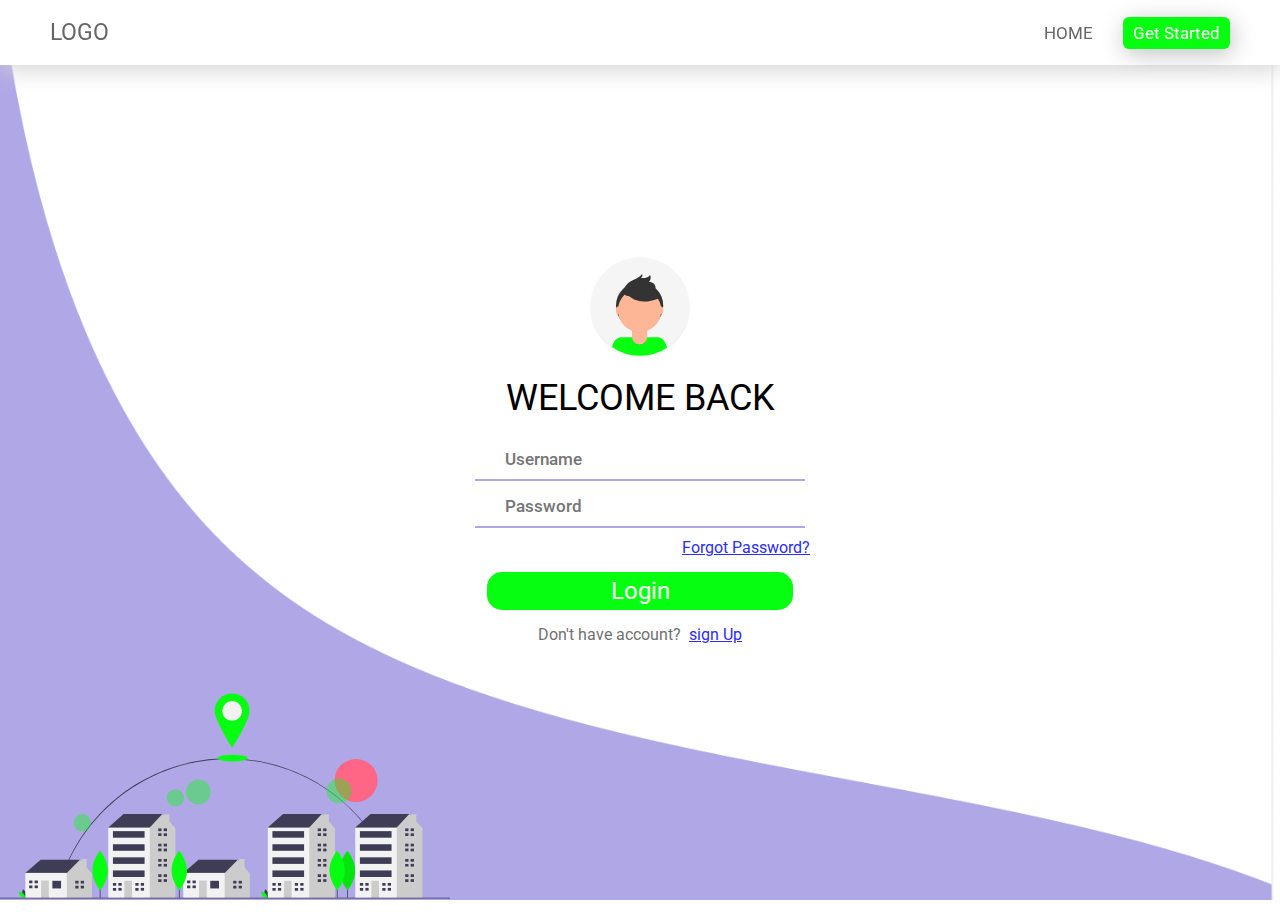
==== login.html @ 96309655 "initial commit" ====
<!DOCTYPE html>
<html lang="en">
<head>
    <meta charset="UTF-8">
    <meta http-equiv="X-UA-Compatible" content="IE=edge">
    <meta name="viewport" content="width=device-width, initial-scale=1.0">
    <title>Log in</title>
    <link rel="stylesheet" href="login.css">
    <link rel="stylesheet" href="https://cdnjs.cloudflare.com/ajax/libs/font-awesome/5.10.0/css/all.min.css"
    integrity="sha512-PgQMlq+nqFLV4ylk1gwUOgm6CtIIXkKwaIHp/PAIWHzig/lKZSEGKEysh0TCVbHJXCLN7WetD8TFecIky75ZfQ=="
    crossorigin="anonymous" />
</head>
<body>
    <nav>
        <div class="logo">
            <p>Logo</p>
        </div>
        <div class="rightSide">
            <ul>
                <a href="index.html"><li>Home</li></a>
                <a href="signup.html"><button id="getStartedBtn">Get Started</button></a>
            </ul>
        </div>
    </nav>
    <div class="loginpage">
        <img class="bgsvg" src="img/undraw_best_place_r685.svg" alt="">
        <div class="background">
            <img src="img/Login.png" alt="">
        </div>
        <div class="form">
            <img src="img/user_avtar.svg" alt="">
            <p class="loginHeading">WELCOME BACK</p>
            <form action="#">
                <div>
                    <i class="fas fa-user"></i>
                    <input type="text" name="username" placeholder="Username" required>
                </div>
                <div>
                    <i class="fas fa-lock"></i>
                    <input type="password" name="password" placeholder="Password" required>
                </div>
                <a href="#">Forgot Password?</a>
                <button type="submit">Login</button>
                <p>Don't have account?&nbsp;&nbsp;<a href="signup.html">sign Up</a></p>
            </form>
        </div>
    </div>
</body>
</html>
---- login.css ----
@import url("https://fonts.googleapis.com/css2?family=Roboto:wght@700&display=swap");
* {
  margin: 0px;
  padding: 0px;
  box-sizing: border-box;
  font-family: 'Roboto', sans-serif;
  color: #666;
}

nav {
  z-index: 200;
  display: flex;
  justify-content: space-between;
  align-items: center;
  text-transform: uppercase;
  height: 65px;
  width: 100%;
  position: fixed;
  top: 0px;
  left: 0px;
  box-shadow: 2px 5px 25px #d4d4d4;
  background-color: white;
}

nav .logo {
  margin-left: 50px;
}

nav .logo P {
  font-size: 23px;
}

nav .rightSide {
  margin-right: 50px;
}

nav .rightSide ul {
  display: flex;
  align-items: center;
  justify-content: center;
  list-style: none;
}

nav .rightSide ul a {
  text-decoration: none;
}

nav .rightSide ul a li {
  font-size: 17px;
  margin-right: 30px;
}

nav .rightSide ul #signBtn, nav .rightSide ul #getStartedBtn {
  font-size: 17px;
  padding: 6px 10px;
  box-shadow: 2px 5px 25px silver;
  background-color: white;
  border: none;
  outline: none;
  cursor: pointer;
  border-radius: 6px;
}

nav .rightSide ul #signBtn {
  margin-right: 30px;
}

nav .rightSide ul #getStartedBtn {
  background-color: #06FE10;
  color: white;
}

.loginpage {
  position: relative;
  width: 100%;
  height: 100vh;
}

.loginpage .bgsvg {
  position: absolute;
  height: 250px;
  bottom: -21px;
  width: 450px;
}

.loginpage .background {
  position: absolute;
  top: 0;
  left: 0;
  z-index: -100;
  height: 100%;
  width: 100%;
  overflow: hidden;
}

.loginpage .background img {
  height: 101%;
  width: 100%;
  margin-left: -5px;
}

.loginpage .form {
  display: flex;
  justify-content: center;
  align-items: center;
  flex-direction: column;
  height: 100%;
  position: relative;
  z-index: 100;
}

.loginpage .form img {
  height: 100px;
  width: 100px;
}

.loginpage .form .loginHeading {
  margin-top: 20px;
  font-size: 36px;
  color: black;
}

.loginpage .form form {
  margin-top: 15px;
  text-align: center;
}

.loginpage .form form div {
  border: none;
  margin: 5px;
  border-bottom: 2px solid #b0a7e6;
  width: 330px;
  text-align: start;
}

.loginpage .form form div i {
  position: relative;
  left: 20px;
  color: #818181;
}

.loginpage .form form div input {
  text-indent: 20px;
  font-size: 17px;
  border: none;
  outline: none;
  font-weight: 500 !important;
  margin: 10px;
}

.loginpage .form form a {
  display: block;
  text-align: end;
  margin-top: 10px;
  color: #2c2cff;
}

.loginpage .form form button {
  margin: auto;
  width: 90%;
  font-size: 24px;
  background-color: #06FE10;
  border-radius: 15px;
  border: none;
  outline: none;
  cursor: pointer;
  padding: 5px 0px;
  color: white;
  margin: 15px 0px;
}

.loginpage .form form p {
  text-align: center;
  color: #707070;
}

.loginpage .form form p a {
  display: inline;
}
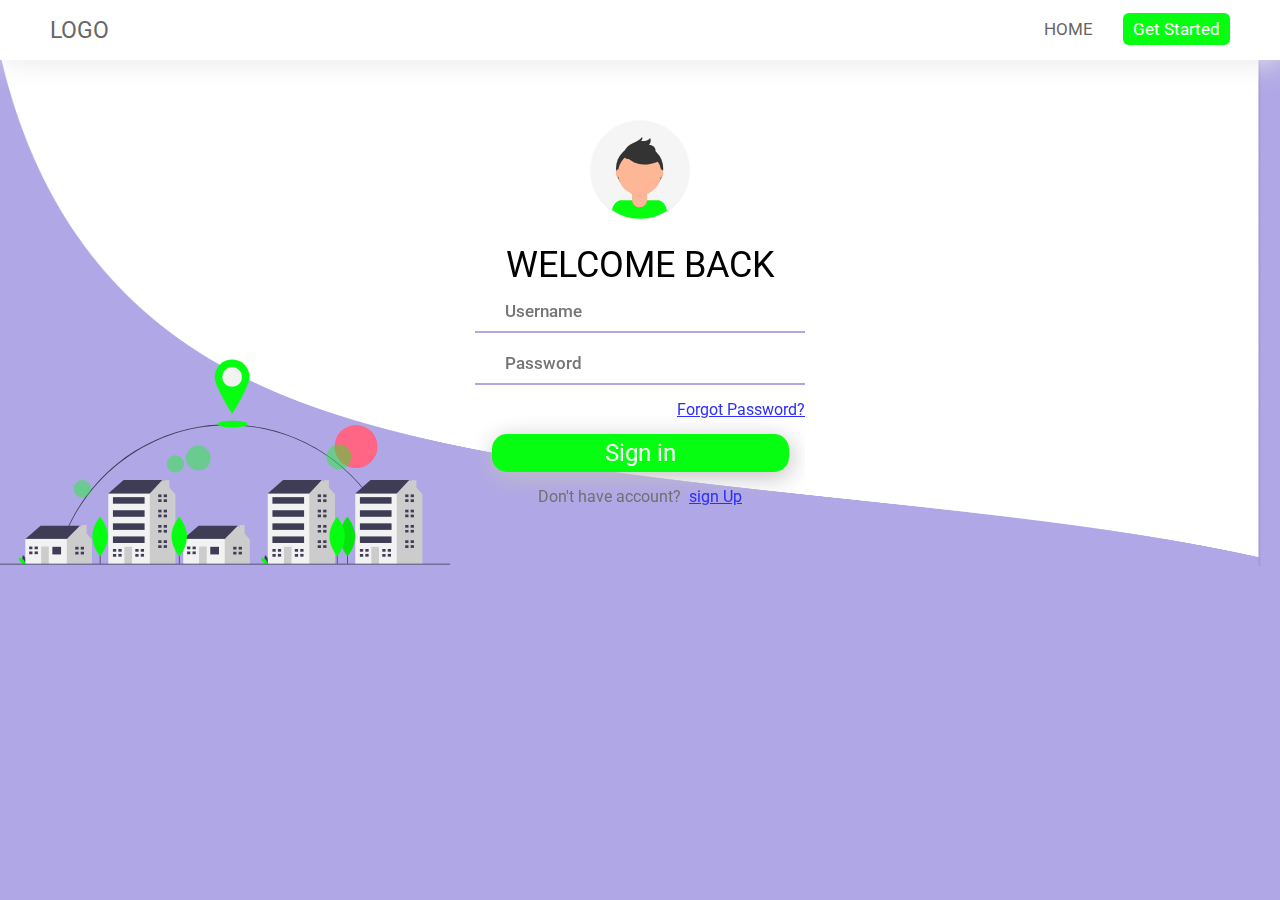
==== commit 46ed9f77: "adding animation in website" ====
--- a/login.html
+++ b/login.html
@@ -5,15 +5,27 @@
     <meta http-equiv="X-UA-Compatible" content="IE=edge">
     <meta name="viewport" content="width=device-width, initial-scale=1.0">
     <title>Log in</title>
-    <link rel="stylesheet" href="login.css">
+    <link rel="stylesheet" href="style.css">
     <link rel="stylesheet" href="https://cdnjs.cloudflare.com/ajax/libs/font-awesome/5.10.0/css/all.min.css"
     integrity="sha512-PgQMlq+nqFLV4ylk1gwUOgm6CtIIXkKwaIHp/PAIWHzig/lKZSEGKEysh0TCVbHJXCLN7WetD8TFecIky75ZfQ=="
     crossorigin="anonymous" />
+    <link rel="icon" href="img/images.jpg" type="image/gif" sizes="16x16">
+    <link rel="stylesheet" href="https://unpkg.com/aos@next/dist/aos.css" />
 </head>
+<style>
+    body{
+    background-color: #B0A7E6;
+}
+</style>
 <body>
     <nav>
         <div class="logo">
             <p>Logo</p>
+        </div>
+        <div class="hamburger" onclick="togglemenu()">
+            <div class="line"></div>
+            <div class="line" style="transition: none;"></div>
+            <div class="line"></div>
         </div>
         <div class="rightSide">
             <ul>
@@ -23,11 +35,11 @@
         </div>
     </nav>
     <div class="loginpage">
-        <img class="bgsvg" src="img/undraw_best_place_r685.svg" alt="">
+        <img class="bgsvg" data-aos='slide-up' src="img/undraw_best_place_r685.svg" alt="">
         <div class="background">
             <img src="img/Login.png" alt="">
-        </div>
-        <div class="form">
+    </div> 
+        <div class="form" data-aos="zoom-in">
             <img src="img/user_avtar.svg" alt="">
             <p class="loginHeading">WELCOME BACK</p>
             <form action="#">
@@ -40,10 +52,19 @@
                     <input type="password" name="password" placeholder="Password" required>
                 </div>
                 <a href="#">Forgot Password?</a>
-                <button type="submit">Login</button>
+                <button type="submit">Sign in</button>
                 <p>Don't have account?&nbsp;&nbsp;<a href="signup.html">sign Up</a></p>
             </form>
         </div>
+        <!-- <div class="bottombackground"></div> -->
     </div>
 </body>
+<script src="index.js"></script>
+<script src="https://unpkg.com/aos@next/dist/aos.js"></script>
+<script>
+  AOS.init({
+      offset: 120,
+      duration: 600
+  });
+</script>
 </html>--- a/style.css
+++ b/style.css
@@ -0,0 +1,1180 @@
+@import url("https://fonts.googleapis.com/css2?family=Roboto:wght@700&display=swap");
+* {
+  margin: 0px;
+  padding: 0px;
+  box-sizing: border-box;
+  font-family: 'Roboto', sans-serif;
+  color: #666;
+  overflow-x: hidden;
+}
+
+html {
+  scroll-behavior: smooth;
+}
+
+nav {
+  display: flex;
+  justify-content: space-between;
+  align-items: center;
+  text-transform: uppercase;
+  height: 60px;
+  width: 100%;
+  box-shadow: 2px 2px 30px #e9e9e9;
+  background-color: white;
+}
+
+nav .logo {
+  margin-left: 50px;
+}
+
+nav .logo P {
+  font-size: 23px;
+}
+
+nav .hamburger {
+  display: none;
+  transition: all .5s;
+}
+
+nav .hamburger .line {
+  transition: all .5s;
+  height: 3px;
+  width: 20px;
+  margin: 3px 0px;
+  background-color: #666;
+}
+
+nav #line1 {
+  transform-origin: top left;
+  transform: rotate(35deg);
+  width: 22px;
+}
+
+nav #line2 {
+  visibility: hidden;
+}
+
+nav #line3 {
+  width: 22px;
+  transform: rotate(-35deg);
+  transform-origin: bottom left;
+}
+
+nav .rightSide {
+  z-index: 1000;
+  margin-right: 50px;
+  overflow: hidden;
+  transition: .5s;
+  max-height: 35px;
+  min-height: 35px;
+}
+
+nav .rightSide ul {
+  display: flex;
+  align-items: center;
+  justify-content: center;
+  list-style: none;
+}
+
+nav .rightSide ul a {
+  text-decoration: none;
+}
+
+nav .rightSide ul a li {
+  font-size: 17px;
+  margin-right: 30px;
+}
+
+nav .rightSide ul #signBtn {
+  margin-right: 30px;
+}
+
+nav .rightSide ul #getStartedBtn {
+  background-color: #06FE10;
+  color: white;
+}
+
+button {
+  font-size: 17px;
+  padding: 6px 10px;
+  box-shadow: 2px 5px 25px silver;
+  background-color: white;
+  border: none;
+  outline: none;
+  cursor: pointer;
+  border-radius: 6px;
+}
+
+#mainSection {
+  margin: 108px 0px;
+  display: flex;
+  justify-content: space-around;
+  align-items: center;
+  width: 100%;
+  min-width: 100vw;
+}
+
+#mainSection .textSection .heading {
+  color: black;
+  font-size: 48px;
+}
+
+#mainSection .textSection .discription {
+  margin-top: 17px;
+  font-size: 17px;
+  font-weight: 500 !important;
+  width: 400px;
+  margin-left: 15px;
+}
+
+#mainSection .textSection .searchSection {
+  width: 450px;
+  display: flex;
+  justify-content: center;
+  align-items: center;
+  cursor: pointer;
+  border-radius: 12px;
+  margin-top: 20px;
+  box-shadow: 2px 2px 25px #cccccc;
+}
+
+#mainSection .textSection .searchSection:hover {
+  box-shadow: 3px 3px 30px #b9b9b9;
+}
+
+#mainSection .textSection .searchSection input {
+  text-indent: 17px;
+  width: 100%;
+  font-size: 17px;
+  padding: 15px 0px;
+  outline: none;
+  border: none;
+  background-color: white;
+  border-radius: 12px 0px 0px 12px;
+}
+
+#mainSection .textSection .searchSection i {
+  background-color: #06FE10;
+  width: 100px;
+  height: 54px;
+  color: white;
+  font-size: 17px;
+  text-align: center;
+  display: flex;
+  align-items: center;
+  justify-content: center;
+  border-radius: 15px;
+  border: 5px solid white;
+}
+
+#mainSection .svgImg {
+  width: 500px;
+}
+
+#mainSection .svgImg img {
+  width: 100%;
+}
+
+.sms {
+  display: flex;
+  justify-content: space-around;
+  align-items: center;
+  background-color: #B0A7E6;
+  padding: 25px 0px;
+}
+
+.sms .textSection .smsDiscription {
+  text-align: center;
+  margin-top: 17px;
+  font-size: 17px;
+  width: 500px;
+}
+
+.sms .smssvg {
+  width: 350px;
+}
+
+.sms .smssvg img {
+  width: 100%;
+}
+
+.serviceSection {
+  margin-bottom: 100px;
+  padding: 30px 0px;
+  padding-top: 100px;
+  width: 100%;
+  background-image: url("img/sms.jpg");
+  background-position: center;
+  background-size: cover;
+  text-align: center;
+}
+
+.serviceSection .cardSection {
+  display: flex;
+  justify-content: center;
+  align-items: center;
+  flex-wrap: wrap;
+  width: 80%;
+  margin: auto;
+  margin-top: 20px;
+}
+
+.serviceSection .cardSection .card {
+  margin: 30px;
+  border-radius: 15px;
+  display: flex;
+  justify-content: center;
+  align-items: center;
+  flex-direction: column;
+  width: 240px;
+  background-color: white;
+  padding: 0px 5px;
+  box-shadow: 2px 5px 25px #cccccc;
+  transition: all .3s;
+}
+
+.serviceSection .cardSection .card:hover {
+  box-shadow: 5px 5px 30px #adadad;
+  margin-top: 10px;
+}
+
+.serviceSection .cardSection .card .cardIcon {
+  margin-top: 15px;
+  display: flex;
+  justify-content: center;
+  align-items: center;
+  width: 50px;
+  height: 50px;
+  border-radius: 100%;
+  background-color: white;
+  box-shadow: 2px 5px 25px #cccccc;
+}
+
+.serviceSection .cardSection .card .cardIcon img {
+  height: 60%;
+  width: 60%;
+  margin-left: 5px;
+}
+
+.serviceSection .cardSection .card .details {
+  width: 92%;
+}
+
+.serviceSection .cardSection .card .details p {
+  font-size: 17px;
+  color: black;
+  margin: 15px 0px;
+}
+
+.serviceSection .cardSection .card .details span {
+  font-size: 14px;
+}
+
+.serviceSection .cardSection .card .details .serviceBtn {
+  background-color: #7A89BF;
+  color: white;
+  font-size: 15px;
+  display: flex;
+  justify-content: center;
+  align-items: center;
+  margin: 15px auto;
+}
+
+.serviceSection .cardSection .card .details .serviceBtn i {
+  color: white;
+  margin-left: 10px;
+  font-size: 12px;
+}
+
+.serviceSection .moreServices {
+  background-color: #06FE10;
+  margin: auto;
+  text-align: center;
+  color: white;
+  margin-top: 10px;
+}
+
+.serviceSection .moreServices i {
+  color: white;
+  font-size: 17px;
+  margin-left: 10px;
+}
+
+.whatIsSms {
+  margin-bottom: 100px;
+}
+
+.whatIsSms ul {
+  width: 75%;
+  margin: auto;
+  margin-top: 40px;
+}
+
+.whatIsSms ul li {
+  margin: 15px 0px;
+  display: flex;
+}
+
+.whatIsSms ul li i {
+  color: #06FE10;
+  width: 25px;
+  min-width: 25px;
+  margin-right: 15px;
+  font-size: 17px;
+}
+
+.whatIsSms ul li p {
+  font-size: 17px;
+}
+
+.postSection {
+  margin-bottom: 100px;
+}
+
+.postSection .posts {
+  margin-top: 40px;
+  display: flex;
+  justify-content: center;
+  flex-wrap: wrap;
+}
+
+.postSection .posts .postCard {
+  cursor: pointer;
+  margin: 50px;
+  border-radius: 10px;
+  width: 250px;
+  text-align: center;
+  box-shadow: 2px 5px 25px #cccccc;
+  transition: all .3s;
+  padding-bottom: 17px;
+}
+
+.postSection .posts .postCard:hover {
+  box-shadow: 5px 5px 30px #adadad;
+  margin-top: 0px;
+}
+
+.postSection .posts .postCard img {
+  width: 100%;
+  height: 250px;
+  border-radius: 10px;
+}
+
+.postSection .posts .postCard p {
+  font-size: 24px;
+  color: black;
+  margin: 10px 0px;
+}
+
+.postSection .posts .postCard .aboutPost {
+  color: #666;
+  font-size: 15px;
+  margin: auto;
+  margin-bottom: 17px;
+}
+
+.postSection .posts .postCard a {
+  text-decoration: none;
+  color: #06FE10;
+  font-size: 17px;
+  cursor: pointer;
+}
+
+.postSection .posts .postCard a i {
+  margin-left: 10px;
+  font-size: 18px;
+  color: #06FE10;
+}
+
+#aboutus {
+  margin-bottom: 100px;
+}
+
+#aboutus .details {
+  display: flex;
+  justify-content: space-around;
+  align-items: center;
+  width: 80%;
+  margin: auto;
+}
+
+#aboutus .details ul {
+  margin-right: 40px;
+}
+
+#aboutus .details ul li {
+  font-size: 17px;
+}
+
+#aboutus .details img {
+  width: 330px;
+}
+
+#footer {
+  width: 100vw;
+  display: grid;
+  grid-template-rows: 10px 220px 55px 40px 10px;
+  grid-template-columns: 2fr 1fr 1fr 2fr;
+  grid-gap: 15px;
+  background-color: #B0A7E6;
+}
+
+#footer .footerheading {
+  font-size: 24px;
+  color: black;
+  text-align: center;
+}
+
+#footer .footerdiscription {
+  font-size: 14px;
+}
+
+#footer .topSpace {
+  grid-column: 1/5;
+}
+
+#footer .footersms {
+  margin-left: 30px;
+}
+
+#footer .footersms div {
+  display: flex;
+  justify-content: space-between;
+  align-items: flex-start;
+  margin-bottom: 30px;
+}
+
+#footer .footersms div #footerlogo {
+  display: flex;
+  justify-content: center;
+  align-items: center;
+  height: 70px;
+  width: 70px;
+  background-color: #06FE10;
+  border-radius: 50%;
+  color: white;
+}
+
+#footer .about {
+  padding-left: 40px;
+}
+
+#footer .about a {
+  text-decoration: none;
+  font-size: 17px;
+  display: block;
+  color: #666;
+  margin: 10px 0px;
+  cursor: pointer;
+}
+
+#footer .location p {
+  margin-bottom: 17px;
+  font-size: 24px;
+  color: black;
+}
+
+#footer .location pre {
+  font-size: 17px;
+}
+
+#footer .getintouch {
+  grid-row: 2/6;
+  grid-column: 4/5;
+  display: flex;
+  flex-direction: column;
+}
+
+#footer .getintouch p {
+  font-size: 24px;
+  color: black;
+  margin-bottom: 17px;
+}
+
+#footer .getintouch form input, #footer .getintouch form textarea {
+  font-size: 17px;
+  padding: 10px;
+  width: 90%;
+  margin: 5px;
+  border: none;
+  outline: none;
+  border-radius: 7px;
+}
+
+#footer .getintouch form button[type="submit"] {
+  color: white;
+  background-color: #06FE10;
+  margin-left: 5px;
+}
+
+#footer .copyright {
+  font-size: 17px;
+  margin-top: 10px;
+  margin-left: 30px;
+  grid-column: 1/4;
+}
+
+#footer .share {
+  grid-column: 1/4;
+  margin-left: 30px;
+  display: flex;
+  justify-content: flex-start;
+  align-items: center;
+  overflow: hidden;
+}
+
+#footer .share a {
+  margin: 0px 20px;
+}
+
+#footer .share a img {
+  width: 50px;
+}
+
+#footer .bottomSpace {
+  grid-column: 1/5;
+}
+
+.primaryHeading {
+  color: black;
+  font-size: 42px;
+  text-align: center;
+}
+
+.loginpage {
+  position: relative;
+  width: 100%;
+  overflow: hidden;
+}
+
+.loginpage .bgsvg {
+  position: absolute;
+  height: 250px;
+  bottom: -21px;
+  width: 450px;
+}
+
+.loginpage .background {
+  position: absolute;
+  top: 0;
+  left: 0;
+  z-index: -100;
+  height: 100%;
+  width: 100%;
+  overflow: hidden;
+}
+
+.loginpage .background img {
+  height: 101%;
+  width: 99%;
+  margin-left: -5px;
+}
+
+.loginpage .form {
+  margin: 60px auto;
+  width: 100%;
+  position: relative;
+  z-index: 100;
+  text-align: center;
+}
+
+.loginpage .form img {
+  width: 100px;
+}
+
+.loginpage .form .loginHeading {
+  margin-top: 20px;
+  font-size: 36px;
+  color: black;
+}
+
+.loginpage .form form {
+  margin-top: 15px;
+  margin: auto;
+  display: flex;
+  flex-direction: column;
+  justify-content: center;
+  align-items: center;
+  width: 330px;
+}
+
+.loginpage .form form div {
+  border: none;
+  margin: 5px;
+  border-bottom: 2px solid #b0a7e6;
+  width: 330px;
+  text-align: start;
+}
+
+.loginpage .form form div i {
+  position: relative;
+  left: 20px;
+  color: #818181;
+}
+
+.loginpage .form form div input {
+  text-indent: 20px;
+  font-size: 17px;
+  border: none;
+  outline: none;
+  font-weight: 500 !important;
+  margin: 10px;
+  background-color: transparent;
+}
+
+.loginpage .form form a {
+  width: 100%;
+  text-align: end;
+  margin-top: 10px;
+  color: #2c2cff;
+}
+
+.loginpage .form form button {
+  margin: auto;
+  width: 90%;
+  font-size: 24px;
+  background-color: #06FE10;
+  border-radius: 15px;
+  border: none;
+  outline: none;
+  cursor: pointer;
+  padding: 5px 0px;
+  color: white;
+  margin: 15px 0px;
+}
+
+.loginpage .form form p {
+  text-align: center;
+  color: #707070;
+}
+
+.loginpage .form form p a {
+  display: inline;
+}
+
+@media screen and (min-width: 900px) and (max-width: 1000px) {
+  #footer .footerheading {
+    font-size: 20px !important;
+    background-color: #80003c !important;
+  }
+  #footer .footersms div p p {
+    font-size: 20px;
+    background-color: red;
+  }
+  #footer .footersms p {
+    font-size: 14px;
+    background-color: yellow;
+  }
+  #footer .about p {
+    font-size: 20px;
+    background-color: red;
+  }
+  #footer .about a {
+    font-size: 14px;
+    background-color: yellow;
+  }
+  #footer .location p {
+    font-size: 20px;
+    background-color: red;
+  }
+  #footer .location pre {
+    font-size: 14px;
+    background-color: yellow;
+  }
+}
+
+@media screen and (max-width: 1024px) {
+  #mainSection .textSection .heading {
+    font-size: 40px;
+  }
+  #mainSection .textSection .discription {
+    font-size: 15px;
+  }
+  #mainSection .textSection .searchSection {
+    width: 400px;
+  }
+  #mainSection .textSection .searchSection .searchIcon {
+    left: 318px;
+  }
+  #mainSection .svgImg {
+    width: 400px;
+  }
+  .primaryHeading {
+    font-size: 36px;
+  }
+  .sms .textSection .smsDiscription {
+    font-size: 15px;
+    width: 400px;
+  }
+  .sms .smssvg {
+    width: 300px;
+  }
+  .serviceSection .cardSection {
+    width: 100%;
+  }
+  .postSection .posts .postCard {
+    margin: 20px;
+  }
+  #aboutus .details {
+    flex-direction: column-reverse;
+  }
+  #aboutus .details ul {
+    margin: 0px;
+  }
+  #aboutus .details ul li {
+    font-size: 15px;
+  }
+  #aboutus .details img {
+    width: 250px;
+    margin: 20px 0px;
+  }
+  #footer {
+    grid-template-rows: 10px 220px 400px 55px 40px 10px;
+    grid-template-columns: 2fr 1fr 1fr 2fr;
+  }
+  #footer .footersms {
+    grid-column: 1/3;
+  }
+  #footer .about {
+    grid-column: 3/4;
+  }
+  #footer .location {
+    grid-column: 4/5;
+    padding-left: 40px;
+  }
+  #footer .getintouch {
+    margin-left: 30px;
+    grid-column: 1/5;
+    grid-row: 3/4;
+  }
+  #footer .copyright {
+    grid-column: 1/5;
+    text-align: center;
+  }
+  #footer .share {
+    grid-column: 1/5;
+    display: flex;
+    justify-content: center;
+    align-items: center;
+  }
+  #footer .share a img {
+    margin: 20px;
+  }
+  .loginpage .bgsvg {
+    height: 180px;
+    width: 300px;
+    margin-bottom: 0px;
+  }
+}
+
+@media screen and (max-width: 900px) {
+  #footer {
+    grid-gap: 10px;
+  }
+  #footer .footerheading {
+    font-size: 20px;
+    background-color: red;
+  }
+  #footer .footersms {
+    margin-left: 10px;
+  }
+  #footer .about {
+    padding-left: 0px;
+  }
+  #footer .location {
+    padding-left: 20px;
+  }
+  #footer .getintouch {
+    margin-left: 10px;
+  }
+  #footer .share {
+    margin-left: 10px;
+  }
+  #footer .copyright {
+    margin-left: 10px;
+  }
+}
+
+@media screen and (max-width: 650px) {
+  #footer {
+    grid-template-rows: 10px 220px 200px 380px 35px 50px 5px;
+    grid-template-columns: 1fr 1fr;
+  }
+  #footer .topSpace {
+    grid-column: 1/3;
+  }
+  #footer .footersms {
+    grid-column: 1/3;
+  }
+  #footer .footersms div {
+    flex-direction: column;
+    align-items: center;
+    justify-content: center;
+  }
+  #footer .footersms div p {
+    margin-top: 5px;
+    font-size: 20px !important;
+  }
+  #footer .footersms p {
+    text-align: center;
+    font-size: 14px;
+  }
+  #footer .about {
+    text-align: center;
+    grid-column: 1/2;
+    margin-left: 10px;
+  }
+  #footer .about p {
+    font-size: 20px;
+  }
+  #footer .about a {
+    font-size: 14px;
+  }
+  #footer .location {
+    padding-left: 0px;
+    text-align: center;
+    grid-column: 2/3;
+    margin-left: 10px;
+  }
+  #footer .location p {
+    font-size: 20px;
+  }
+  #footer .location pre {
+    font-size: 14px;
+  }
+  #footer .getintouch {
+    margin-left: 0px;
+    grid-column: 1/3;
+    grid-row: 4/5;
+  }
+  #footer .getintouch p {
+    font-size: 20px;
+    text-align: center;
+  }
+  #footer .getintouch form {
+    text-align: center;
+  }
+  #footer .getintouch form input, #footer .getintouch textarea {
+    font-size: 14px;
+  }
+  #footer .getintouch form button {
+    width: 150px;
+  }
+  #footer .share {
+    grid-column: 1/3;
+    overflow: hidden;
+  }
+  #footer .share a img {
+    width: 30px !important;
+    height: 30px !important;
+  }
+  #footer .copyright {
+    grid-column: 1/3;
+    grid-row: 6/8;
+    font-size: 15px;
+  }
+  #footer .bottomSpace {
+    grid-column: 1/3;
+  }
+}
+
+@media screen and (max-width: 600px) {
+  .serviceSection .cardSection .card {
+    margin: 10px;
+  }
+  #aboutus .details img {
+    width: 170px;
+    margin: 20px;
+  }
+}
+
+@media screen and (max-width: 800px) {
+  nav {
+    height: 55px;
+  }
+  nav .hamburger {
+    display: block;
+    margin-right: 30px;
+    font-size: 24px;
+  }
+  nav .rightSide {
+    min-height: 0px;
+    max-height: 0px;
+    position: absolute;
+    top: 50px;
+    background-color: white;
+    width: 100vw;
+    padding-bottom: 10px;
+  }
+  nav .rightSide ul {
+    width: 100%;
+    flex-direction: column;
+  }
+  nav .rightSide ul a {
+    text-align: center;
+    width: 100%;
+  }
+  nav .rightSide ul a li {
+    width: 100%;
+    padding: 12px 0px;
+    color: #7A89BF;
+    transition: all .3s;
+  }
+  nav .rightSide ul a li:hover {
+    background-color: #7A89BF;
+    color: white;
+  }
+  nav .rightSide ul #signBtn, nav .rightSide ul #getStartedBtn {
+    width: 100vw;
+    margin: 8px 0px;
+    padding: 12px 0px;
+    box-shadow: 1px 1px 40px #e7e7e7;
+    border-radius: 0px;
+  }
+  .primaryHeading {
+    font-size: 30px;
+  }
+  .sms {
+    flex-direction: column-reverse;
+  }
+  .sms .smssvg {
+    margin-bottom: 20px;
+    width: 250px;
+  }
+  #mainSection {
+    justify-content: center;
+    flex-direction: column-reverse;
+    margin: 0px;
+    margin-bottom: 50px;
+  }
+  #mainSection .textSection {
+    text-align: center;
+  }
+  #mainSection .textSection .heading {
+    font-size: 34px;
+  }
+  #mainSection .textSection .discription {
+    width: 300px;
+    margin: auto;
+    margin-top: 20px;
+  }
+  #mainSection .textSection .searchSection {
+    margin: auto;
+    margin-top: 20px;
+  }
+  #mainSection .textSection .searchSection input {
+    padding: 10px 0px;
+  }
+  #mainSection .textSection .searchSection i {
+    height: 44px;
+    border: 4px solid white;
+  }
+  #mainSection .svgImg {
+    width: 250px;
+    margin: 20px 0px;
+  }
+  .whatIsSms ul {
+    margin-top: 20px;
+    width: 90%;
+  }
+  .postSection .posts .postCard {
+    width: 220px;
+  }
+  #aboutus .details img {
+    width: 200px;
+  }
+  .loginpage .form {
+    margin: 72px auto;
+  }
+  .loginpage .form .loginHeading {
+    font-size: 25px;
+  }
+  .loginpage .form form button {
+    font-size: 20px;
+  }
+}
+
+@media screen and (max-width: 450px) {
+  nav {
+    height: 50px;
+  }
+  nav .hamburger {
+    margin-right: 15px;
+  }
+  nav .logo {
+    margin-left: 15px;
+  }
+  #mainSection {
+    justify-content: center;
+    flex-direction: column-reverse;
+  }
+  #mainSection .textSection .heading {
+    font-size: 28px;
+  }
+  #mainSection .textSection .searchSection {
+    width: 350px;
+  }
+  #mainSection .textSection .searchSection input {
+    padding: 10px 0px;
+  }
+  #mainSection .textSection .searchSection i {
+    height: 44px;
+    border: 4px solid white;
+  }
+  #mainSection .svgImg {
+    width: 200px;
+    margin: 20px 0px;
+  }
+  #aboutus .details ul li {
+    font-size: 14px;
+  }
+  #aboutus .details img {
+    width: 130px;
+  }
+  #footer .location {
+    padding-left: 0px;
+  }
+  #footer .share a {
+    margin: 0px 5px;
+  }
+  .loginpage {
+    padding-top: 90px;
+  }
+  .loginpage .bgsvg {
+    position: absolute;
+    top: -7px;
+    left: 45px;
+    margin: 10px auto;
+    height: 170px;
+    width: 300px;
+  }
+}
+
+@media screen and (max-width: 400px) {
+  #mainSection {
+    justify-self: center;
+  }
+  #mainSection .textSection .searchSection {
+    width: 300px;
+    margin: auto;
+    margin-top: 20px;
+  }
+  .sms .textSection .smsDiscription {
+    width: 300px;
+  }
+  nav .rightSide {
+    padding-bottom: 5px;
+  }
+  nav .rightSide ul a li {
+    font-size: 15px;
+    padding: 8px 0px;
+  }
+  nav #signBtn, nav #getStartedBtn {
+    padding: 8px 0px;
+  }
+  .loginpage .form form {
+    width: 280px;
+  }
+  .loginpage .form form div {
+    width: 280px;
+  }
+}
+
+@media screen and (max-width: 350px) {
+  #mainSection {
+    justify-self: center;
+  }
+  #mainSection .textSection .heading {
+    font-size: 24px;
+  }
+  #mainSection .textSection .discription {
+    width: 250px;
+  }
+  #mainSection .textSection .searchSection {
+    margin-top: 20px;
+    width: 270px;
+    margin: auto;
+  }
+  .primaryHeading {
+    font-size: 24px;
+  }
+  .sms .textSection .smsDiscription {
+    font-size: 14px;
+    width: 220px;
+    margin: auto;
+    margin-top: 10px;
+  }
+  .sms .smssvg {
+    width: 170px;
+  }
+  #footer {
+    grid-template-rows: 10px 250px 180px 150px 380px 35px 50px 5px;
+    grid-template-columns: 1fr 1fr;
+    grid-gap: 5px;
+  }
+  #footer .topSpace {
+    grid-column: 1/3;
+    margin-left: 5px;
+  }
+  #footer .footersms {
+    grid-column: 1/3;
+    margin-left: 5px;
+  }
+  #footer .footersms div {
+    flex-direction: column;
+    align-items: center;
+    justify-content: center;
+  }
+  #footer .footersms p {
+    text-align: center;
+  }
+  #footer .about {
+    grid-column: 1/3;
+    margin-left: 5px;
+  }
+  #footer .location {
+    grid-column: 1/3;
+    margin-left: 5px;
+  }
+  #footer .getintouch {
+    grid-column: 1/3;
+    grid-row: 5/6;
+    margin-left: 5px;
+  }
+  #footer .share {
+    grid-column: 1/3;
+    overflow: hidden;
+  }
+  #footer .share a img {
+    width: 30px !important;
+    height: 30px !important;
+  }
+  #footer .copyright {
+    grid-column: 1/3;
+    grid-row: 7/9;
+  }
+  #footer .bottomSpace {
+    grid-column: 1/3;
+  }
+  .loginpage .bgsvg {
+    display: none;
+  }
+}
+
+@media screen and (max-width: 300px) {
+  #footer {
+    grid-template-rows: 10px 280px 180px 150px 380px 35px 50px 5px;
+  }
+  .loginpage .form form {
+    width: 220px;
+  }
+  .loginpage .form form div {
+    width: 220px;
+  }
+  .loginpage .form form div i {
+    left: 10px;
+  }
+  .loginpage .form form div input {
+    width: 80%;
+  }
+}
